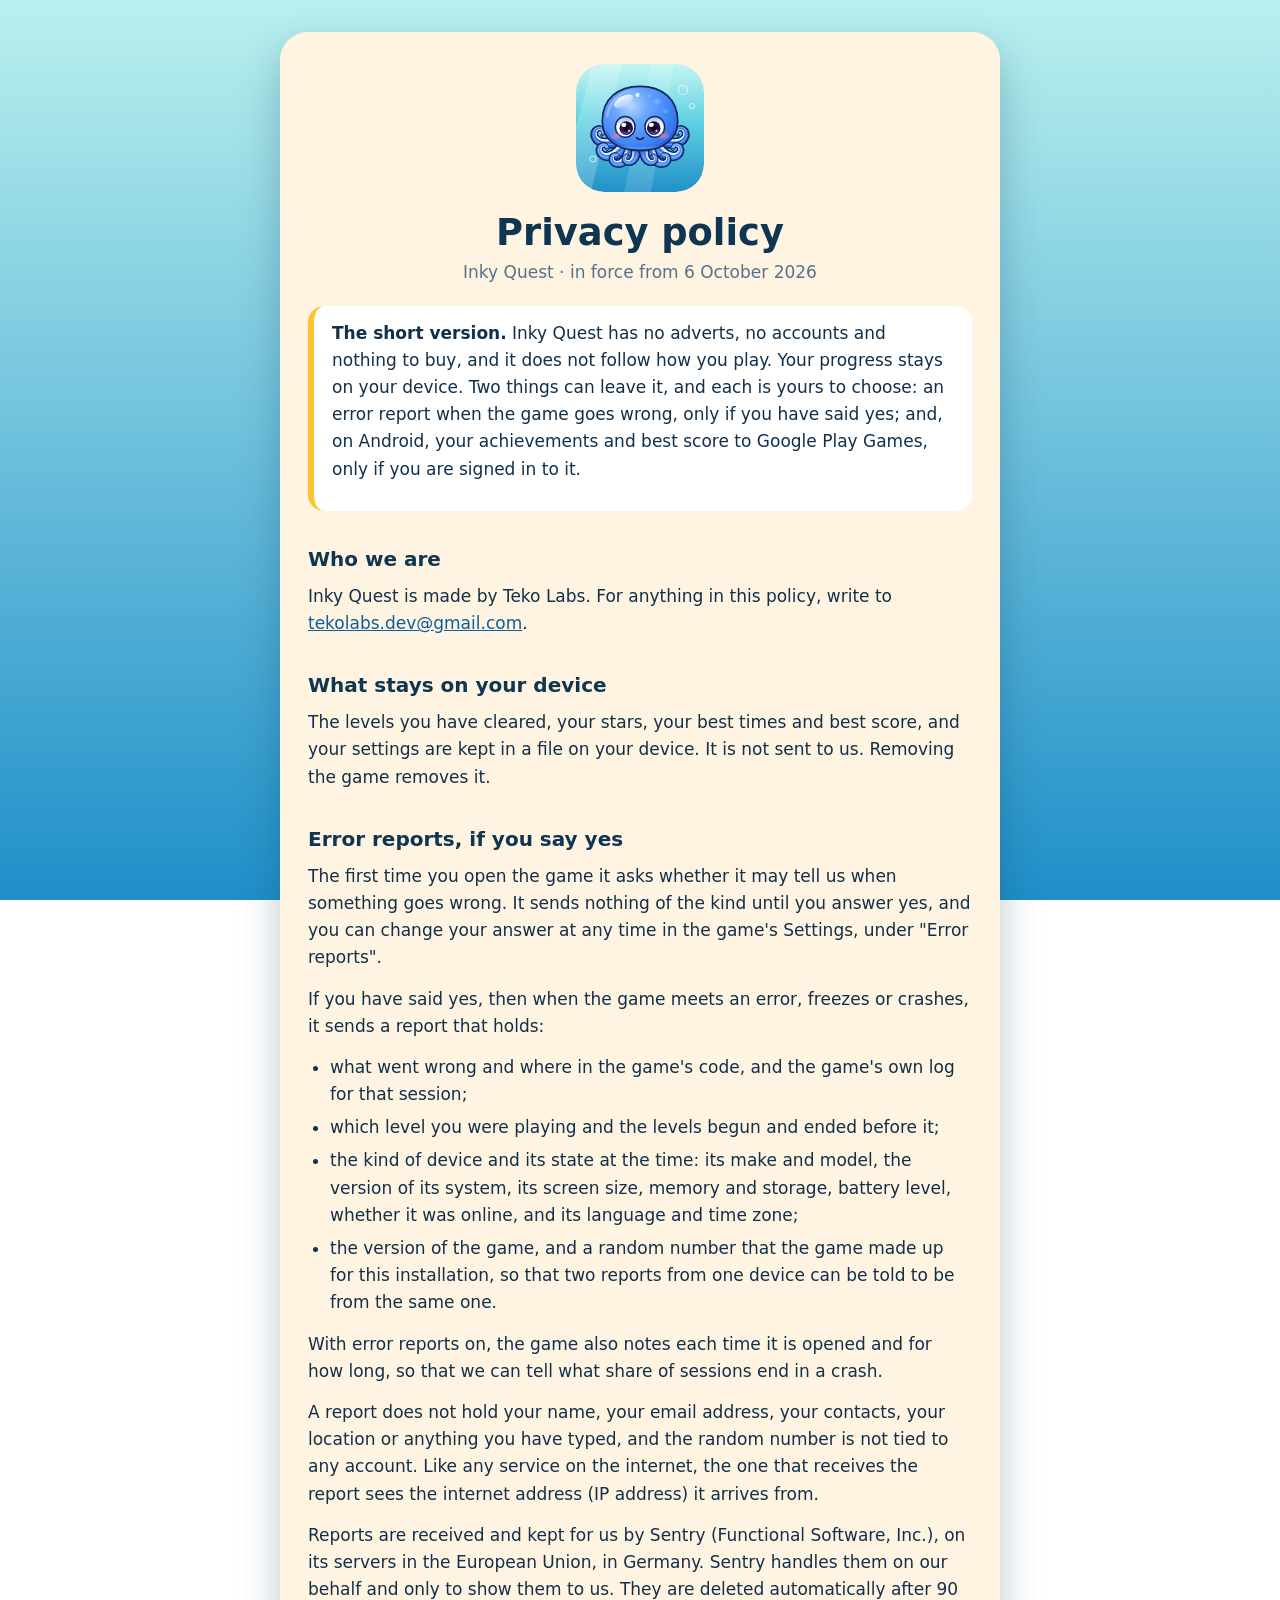
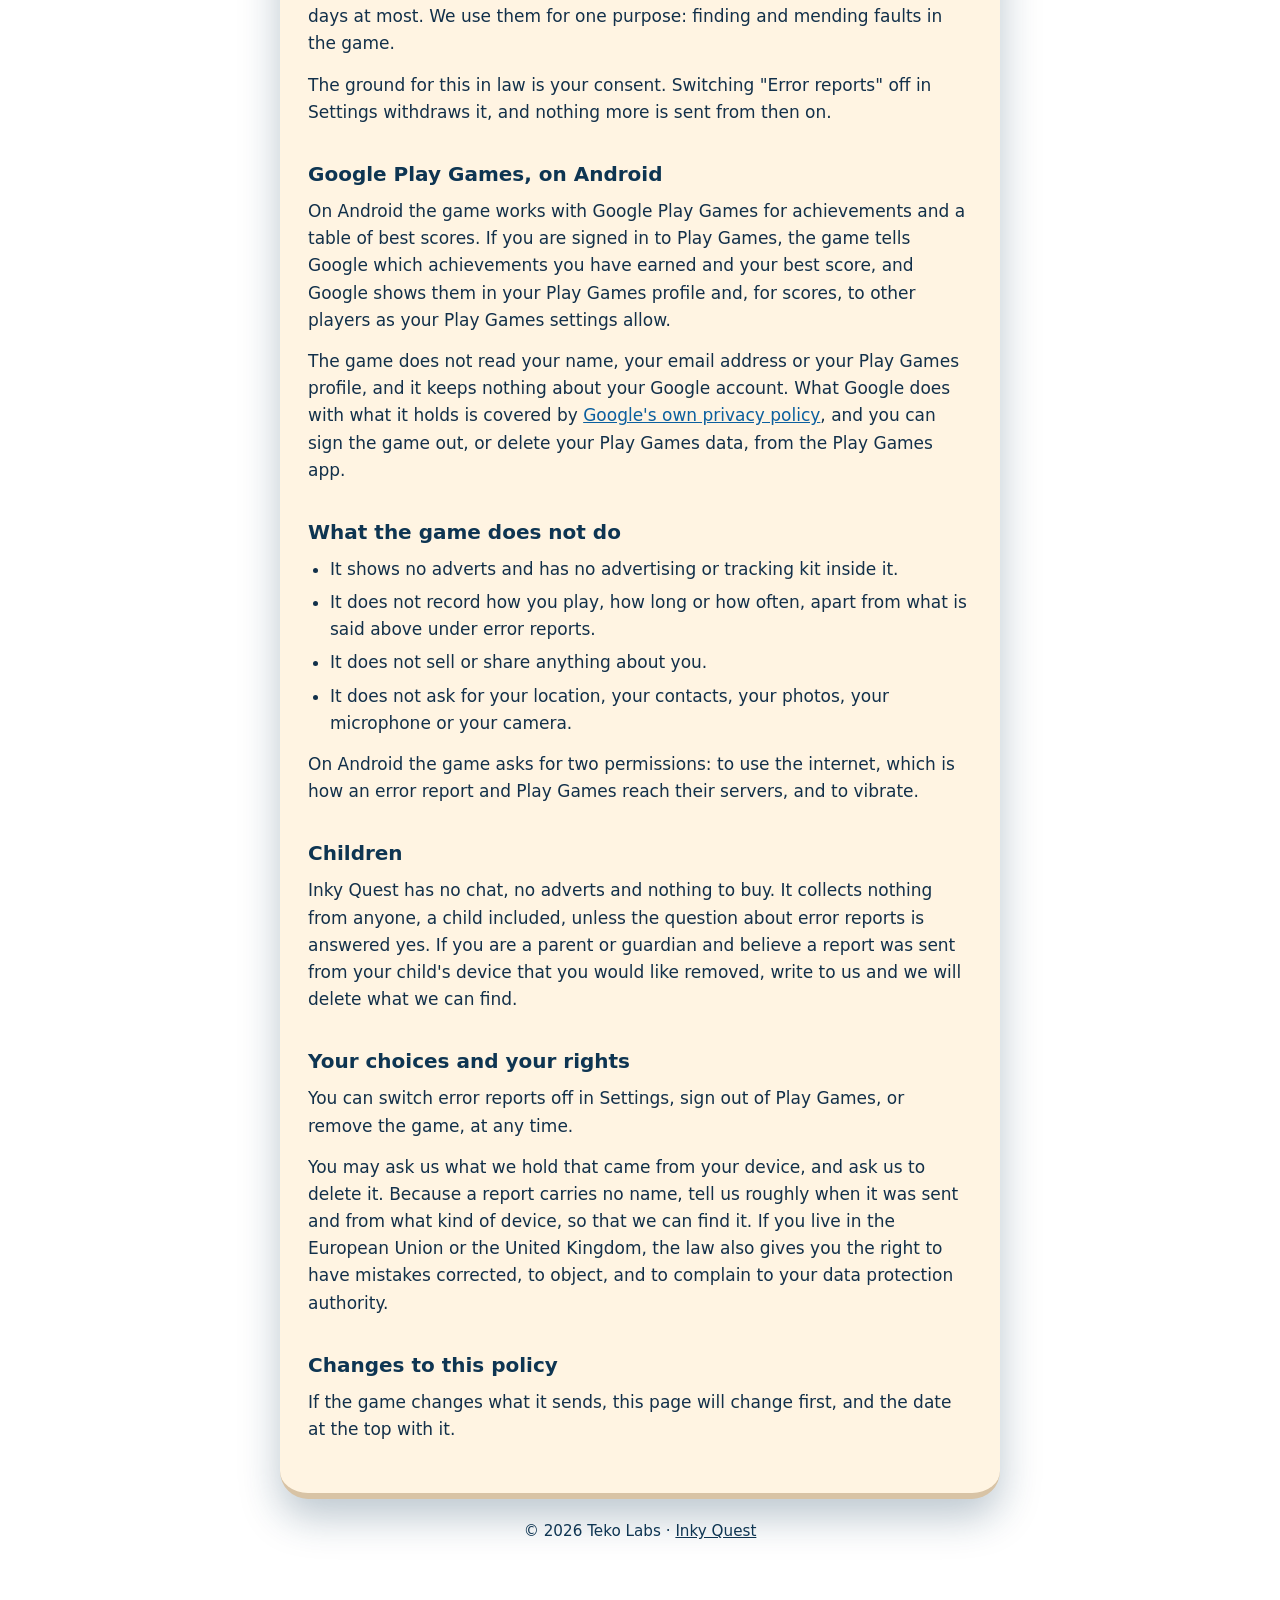
==== privacy.html @ 2647e3d8 "The home page and the privacy policy of Inky Quest Co-Authored-By: Claude Opus 5.5 <noreply@anthropi" ====
<!doctype html>
<html lang="en">
<head>
<meta charset="utf-8">
<meta name="viewport" content="width=device-width, initial-scale=1">
<title>Privacy policy · Inky Quest</title>
<meta name="description" content="What Inky Quest keeps, what it sends and to whom, and how to switch it off.">
<link rel="icon" href="icon.svg" type="image/svg+xml">
<link rel="stylesheet" href="style.css">
</head>
<body>
<main>
  <header>
    <a href="./"><img src="icon.svg" alt="Inky Quest"></a>
    <h1>Privacy policy</h1>
    <p class="soft">Inky Quest · in force from 6 October 2026</p>
  </header>

  <div class="note">
    <p><strong>The short version.</strong> Inky Quest has no adverts, no accounts and nothing to buy, and it does not follow how you play. Your progress stays on your device. Two things can leave it, and each is yours to choose: an error report when the game goes wrong, only if you have said yes; and, on Android, your achievements and best score to Google Play Games, only if you are signed in to it.</p>
  </div>

  <h2>Who we are</h2>
  <p>Inky Quest is made by Teko Labs. For anything in this policy, write to <a href="mailto:tekolabs.dev@gmail.com">tekolabs.dev@gmail.com</a>.</p>

  <h2>What stays on your device</h2>
  <p>The levels you have cleared, your stars, your best times and best score, and your settings are kept in a file on your device. It is not sent to us. Removing the game removes it.</p>

  <h2>Error reports, if you say yes</h2>
  <p>The first time you open the game it asks whether it may tell us when something goes wrong. It sends nothing of the kind until you answer yes, and you can change your answer at any time in the game's Settings, under "Error reports".</p>
  <p>If you have said yes, then when the game meets an error, freezes or crashes, it sends a report that holds:</p>
  <ul>
    <li>what went wrong and where in the game's code, and the game's own log for that session;</li>
    <li>which level you were playing and the levels begun and ended before it;</li>
    <li>the kind of device and its state at the time: its make and model, the version of its system, its screen size, memory and storage, battery level, whether it was online, and its language and time zone;</li>
    <li>the version of the game, and a random number that the game made up for this installation, so that two reports from one device can be told to be from the same one.</li>
  </ul>
  <p>With error reports on, the game also notes each time it is opened and for how long, so that we can tell what share of sessions end in a crash.</p>
  <p>A report does not hold your name, your email address, your contacts, your location or anything you have typed, and the random number is not tied to any account. Like any service on the internet, the one that receives the report sees the internet address (IP address) it arrives from.</p>
  <p>Reports are received and kept for us by Sentry (Functional Software, Inc.), on its servers in the European Union, in Germany. Sentry handles them on our behalf and only to show them to us. They are deleted automatically after 90 days at most. We use them for one purpose: finding and mending faults in the game.</p>
  <p>The ground for this in law is your consent. Switching "Error reports" off in Settings withdraws it, and nothing more is sent from then on.</p>

  <h2>Google Play Games, on Android</h2>
  <p>On Android the game works with Google Play Games for achievements and a table of best scores. If you are signed in to Play Games, the game tells Google which achievements you have earned and your best score, and Google shows them in your Play Games profile and, for scores, to other players as your Play Games settings allow.</p>
  <p>The game does not read your name, your email address or your Play Games profile, and it keeps nothing about your Google account. What Google does with what it holds is covered by <a href="https://policies.google.com/privacy">Google's own privacy policy</a>, and you can sign the game out, or delete your Play Games data, from the Play Games app.</p>

  <h2>What the game does not do</h2>
  <ul>
    <li>It shows no adverts and has no advertising or tracking kit inside it.</li>
    <li>It does not record how you play, how long or how often, apart from what is said above under error reports.</li>
    <li>It does not sell or share anything about you.</li>
    <li>It does not ask for your location, your contacts, your photos, your microphone or your camera.</li>
  </ul>
  <p>On Android the game asks for two permissions: to use the internet, which is how an error report and Play Games reach their servers, and to vibrate.</p>

  <h2>Children</h2>
  <p>Inky Quest has no chat, no adverts and nothing to buy. It collects nothing from anyone, a child included, unless the question about error reports is answered yes. If you are a parent or guardian and believe a report was sent from your child's device that you would like removed, write to us and we will delete what we can find.</p>

  <h2>Your choices and your rights</h2>
  <p>You can switch error reports off in Settings, sign out of Play Games, or remove the game, at any time.</p>
  <p>You may ask us what we hold that came from your device, and ask us to delete it. Because a report carries no name, tell us roughly when it was sent and from what kind of device, so that we can find it. If you live in the European Union or the United Kingdom, the law also gives you the right to have mistakes corrected, to object, and to complain to your data protection authority.</p>

  <h2>Changes to this policy</h2>
  <p>If the game changes what it sends, this page will change first, and the date at the top with it.</p>
</main>
<footer>
  <p>© 2026 Teko Labs · <a href="./">Inky Quest</a></p>
</footer>
</body>
</html>
---- style.css ----
/* The two pages of the game's site: the lagoon behind, an ivory card in front. */
:root {
  --deep: #0e3552;
  --ink: #12304a;
  --ink-soft: #56718a;
  --ivory: #fff4e2;
  --ivory-deep: #d8c3a5;
  --gold: #ffc233;
  --water-top: #b9f0ee;
  --water-low: #1f8fc9;
}

* { box-sizing: border-box; }

html { -webkit-text-size-adjust: 100%; }

body {
  margin: 0;
  min-height: 100vh;
  padding: 32px 16px 48px;
  background: linear-gradient(var(--water-top), var(--water-low)) fixed;
  color: var(--ink);
  font: 17px/1.6 system-ui, -apple-system, "Segoe UI", Roboto, Helvetica, Arial, sans-serif;
}

main {
  max-width: 720px;
  margin: 0 auto;
  padding: 32px 28px 36px;
  background: var(--ivory);
  border-radius: 28px;
  border-bottom: 6px solid var(--ivory-deep);
  box-shadow: 0 18px 40px rgba(14, 53, 82, 0.28);
}

header { text-align: center; }

header img { width: 128px; height: 128px; border-radius: 28px; }

h1 { margin: 12px 0 4px; font-size: 2.3rem; line-height: 1.15; color: var(--deep); }

h2 { margin: 32px 0 8px; font-size: 1.25rem; color: var(--deep); }

p, ul { margin: 0 0 14px; }

ul { padding-left: 22px; }

li { margin-bottom: 6px; }

a { color: #0b5f9e; }

.lead { font-size: 1.15rem; color: var(--ink); }

.soft { color: var(--ink-soft); }

.note {
  margin: 20px 0;
  padding: 14px 18px;
  background: #ffffff;
  border-radius: 16px;
  border-left: 6px solid var(--gold);
}

footer {
  max-width: 720px;
  margin: 20px auto 0;
  text-align: center;
  color: var(--deep);
  font-size: 0.95rem;
}

footer a { color: var(--deep); }
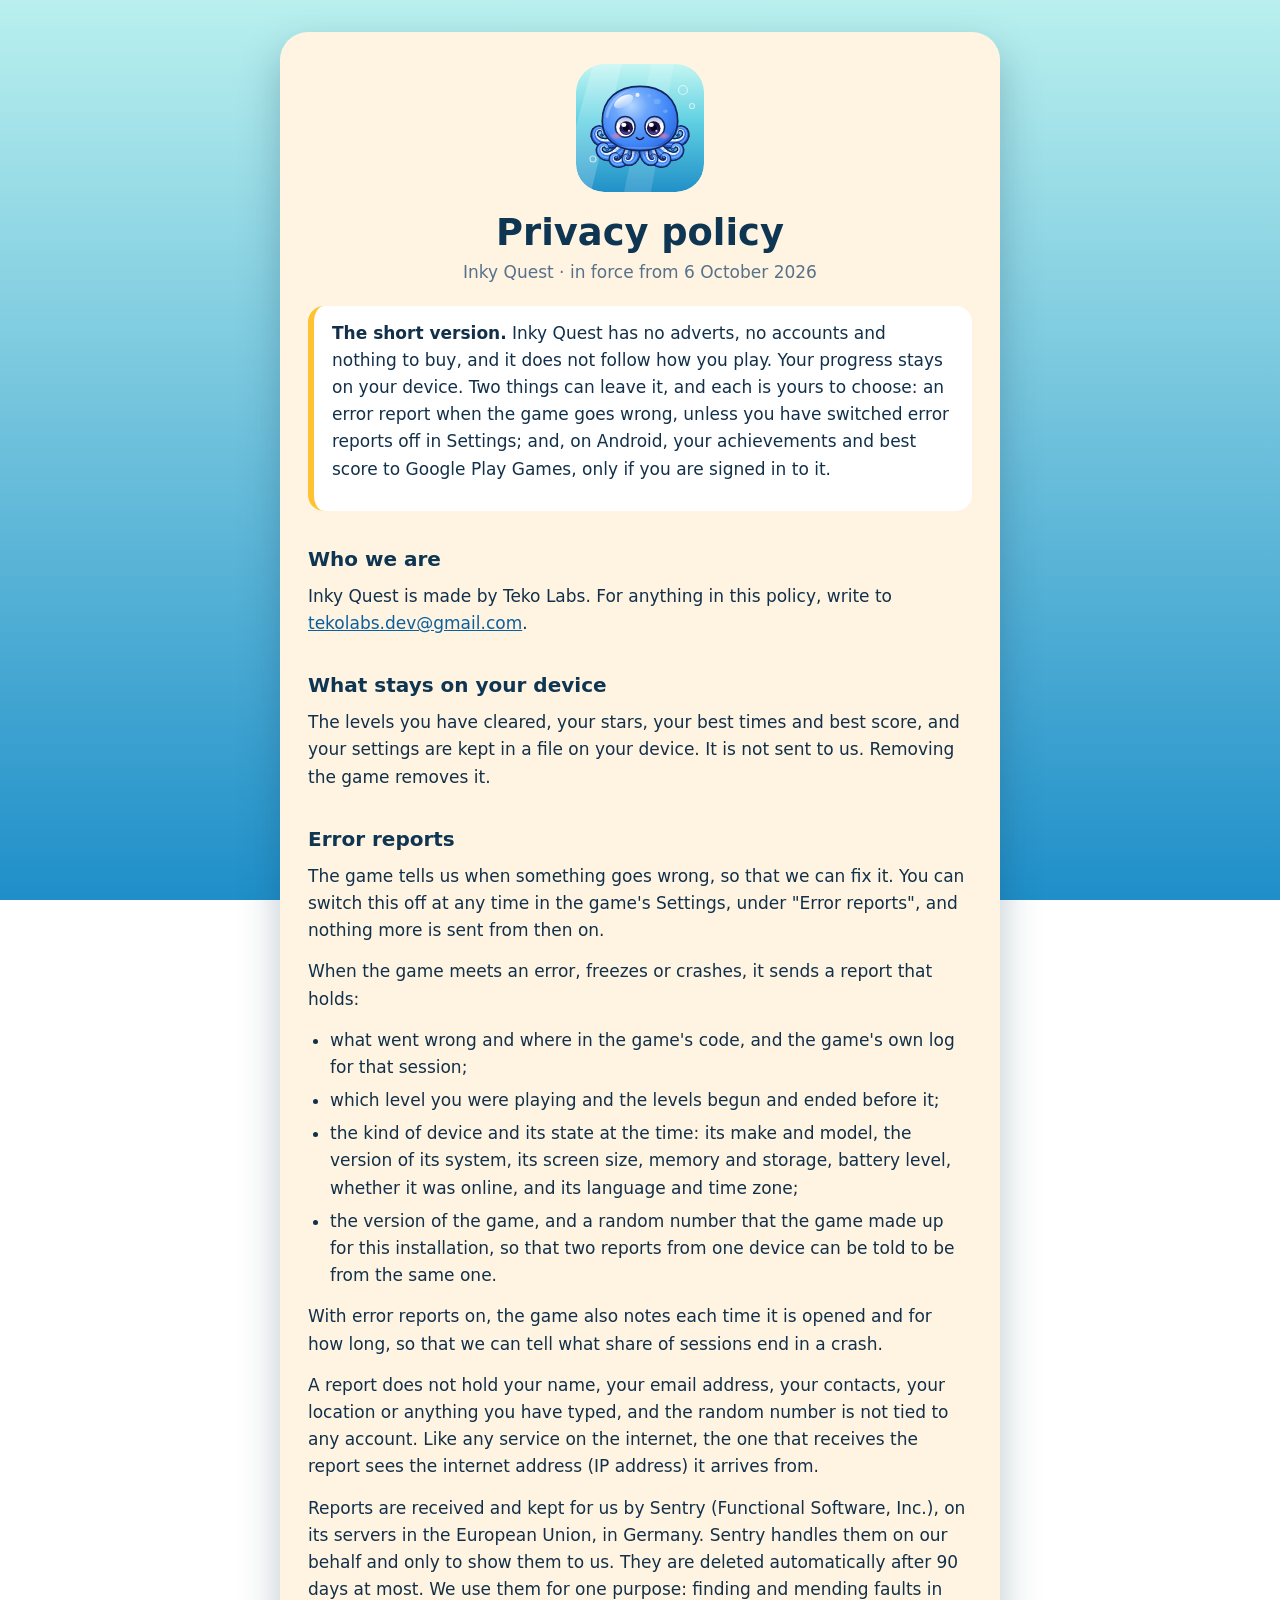
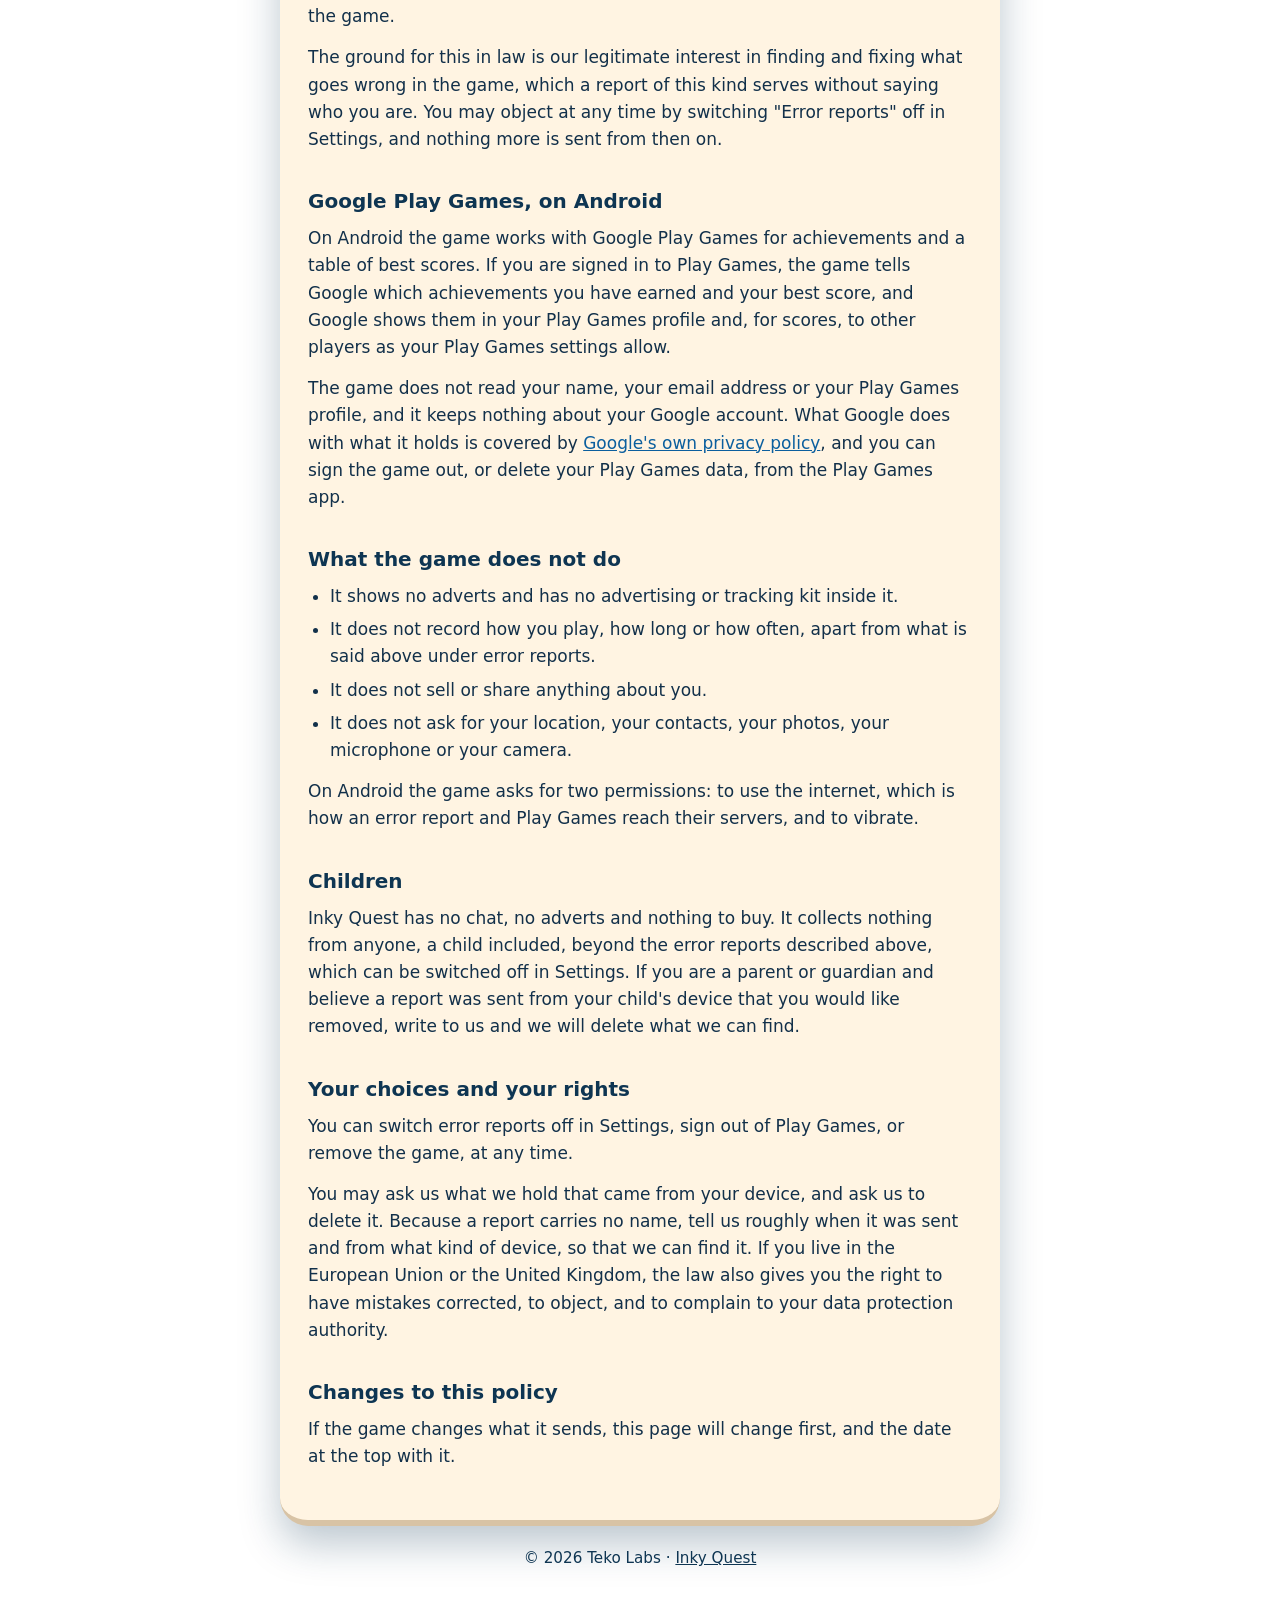
==== commit dba100c4: "The pages brought up to date" ====
--- a/privacy.html
+++ b/privacy.html
@@ -17,7 +17,7 @@
   </header>
 
   <div class="note">
-    <p><strong>The short version.</strong> Inky Quest has no adverts, no accounts and nothing to buy, and it does not follow how you play. Your progress stays on your device. Two things can leave it, and each is yours to choose: an error report when the game goes wrong, only if you have said yes; and, on Android, your achievements and best score to Google Play Games, only if you are signed in to it.</p>
+    <p><strong>The short version.</strong> Inky Quest has no adverts, no accounts and nothing to buy, and it does not follow how you play. Your progress stays on your device. Two things can leave it, and each is yours to choose: an error report when the game goes wrong, unless you have switched error reports off in Settings; and, on Android, your achievements and best score to Google Play Games, only if you are signed in to it.</p>
   </div>
 
   <h2>Who we are</h2>
@@ -26,9 +26,9 @@
   <h2>What stays on your device</h2>
   <p>The levels you have cleared, your stars, your best times and best score, and your settings are kept in a file on your device. It is not sent to us. Removing the game removes it.</p>
 
-  <h2>Error reports, if you say yes</h2>
-  <p>The first time you open the game it asks whether it may tell us when something goes wrong. It sends nothing of the kind until you answer yes, and you can change your answer at any time in the game's Settings, under "Error reports".</p>
-  <p>If you have said yes, then when the game meets an error, freezes or crashes, it sends a report that holds:</p>
+  <h2>Error reports</h2>
+  <p>The game tells us when something goes wrong, so that we can fix it. You can switch this off at any time in the game's Settings, under "Error reports", and nothing more is sent from then on.</p>
+  <p>When the game meets an error, freezes or crashes, it sends a report that holds:</p>
   <ul>
     <li>what went wrong and where in the game's code, and the game's own log for that session;</li>
     <li>which level you were playing and the levels begun and ended before it;</li>
@@ -38,7 +38,7 @@
   <p>With error reports on, the game also notes each time it is opened and for how long, so that we can tell what share of sessions end in a crash.</p>
   <p>A report does not hold your name, your email address, your contacts, your location or anything you have typed, and the random number is not tied to any account. Like any service on the internet, the one that receives the report sees the internet address (IP address) it arrives from.</p>
   <p>Reports are received and kept for us by Sentry (Functional Software, Inc.), on its servers in the European Union, in Germany. Sentry handles them on our behalf and only to show them to us. They are deleted automatically after 90 days at most. We use them for one purpose: finding and mending faults in the game.</p>
-  <p>The ground for this in law is your consent. Switching "Error reports" off in Settings withdraws it, and nothing more is sent from then on.</p>
+  <p>The ground for this in law is our legitimate interest in finding and fixing what goes wrong in the game, which a report of this kind serves without saying who you are. You may object at any time by switching "Error reports" off in Settings, and nothing more is sent from then on.</p>
 
   <h2>Google Play Games, on Android</h2>
   <p>On Android the game works with Google Play Games for achievements and a table of best scores. If you are signed in to Play Games, the game tells Google which achievements you have earned and your best score, and Google shows them in your Play Games profile and, for scores, to other players as your Play Games settings allow.</p>
@@ -54,7 +54,7 @@
   <p>On Android the game asks for two permissions: to use the internet, which is how an error report and Play Games reach their servers, and to vibrate.</p>
 
   <h2>Children</h2>
-  <p>Inky Quest has no chat, no adverts and nothing to buy. It collects nothing from anyone, a child included, unless the question about error reports is answered yes. If you are a parent or guardian and believe a report was sent from your child's device that you would like removed, write to us and we will delete what we can find.</p>
+  <p>Inky Quest has no chat, no adverts and nothing to buy. It collects nothing from anyone, a child included, beyond the error reports described above, which can be switched off in Settings. If you are a parent or guardian and believe a report was sent from your child's device that you would like removed, write to us and we will delete what we can find.</p>
 
   <h2>Your choices and your rights</h2>
   <p>You can switch error reports off in Settings, sign out of Play Games, or remove the game, at any time.</p>
